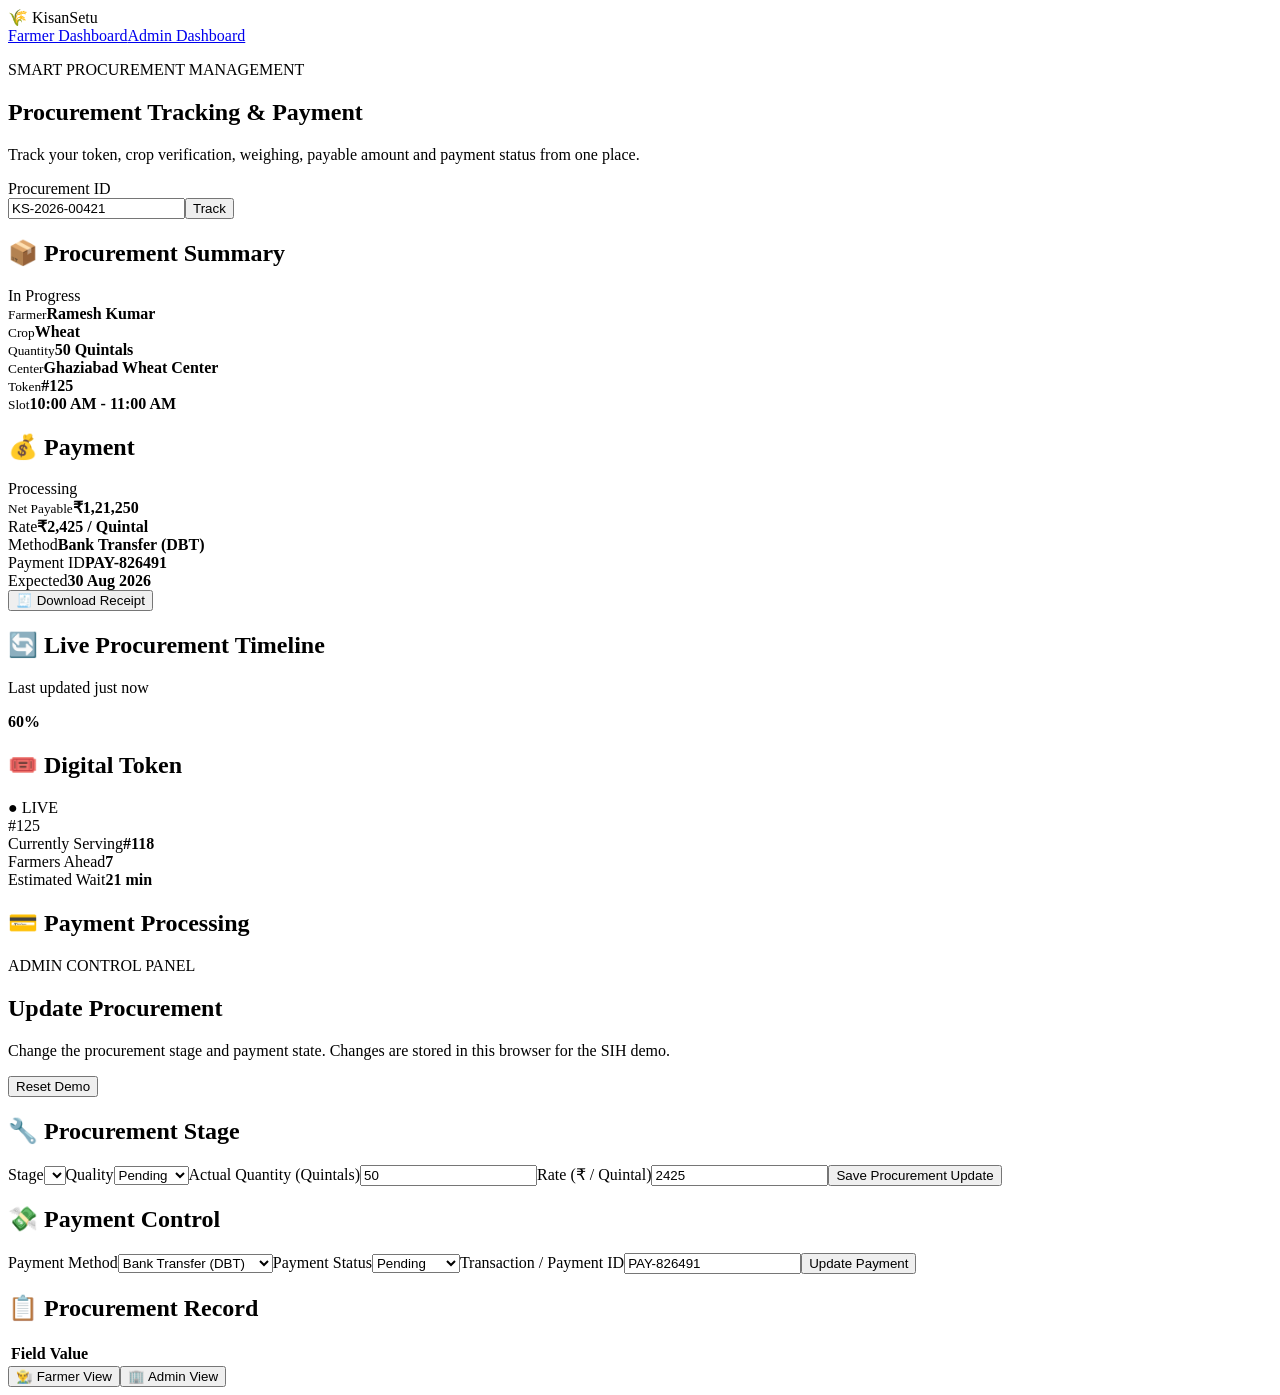
==== procurement-tracking.html @ 0c1f6f2e "Add files via upload" ====
<!DOCTYPE html>
<html lang="en">
<head>
<meta charset="UTF-8"><meta name="viewport" content="width=device-width, initial-scale=1.0">
<title>Procurement Tracking | KisanSetu</title>
<link rel="preconnect" href="https://fonts.googleapis.com"><link rel="preconnect" href="https://fonts.gstatic.com" crossorigin>
<link href="https://fonts.googleapis.com/css2?family=Poppins:wght@300;400;500;600;700&display=swap" rel="stylesheet">
<link rel="stylesheet" href="procurement-tracking.css">
</head>
<body>
<header class="topbar"><div class="brand">🌾 KisanSetu</div><div class="top-actions"><a href="farmer-dashboard.html">Farmer Dashboard</a><a href="admin-dashboard.html">Admin Dashboard</a></div></header>
<main class="container">
<section class="hero"><div><p class="eyebrow">SMART PROCUREMENT MANAGEMENT</p><h1>Procurement Tracking & Payment</h1><p>Track your token, crop verification, weighing, payable amount and payment status from one place.</p></div><div class="id-box"><label>Procurement ID</label><div class="search-row"><input id="trackingId" value="KS-2026-00421" placeholder="e.g. KS-2026-00421"><button onclick="trackProcurement()">Track</button></div></div></section>
<section id="farmerView" class="view">
<div class="grid two">
<div class="card summary"><div class="card-head"><h2>📦 Procurement Summary</h2><span id="statusBadge" class="badge">In Progress</span></div><div class="details"><div><small>Farmer</small><strong id="farmerName">Ramesh Kumar</strong></div><div><small>Crop</small><strong id="crop">Wheat</strong></div><div><small>Quantity</small><strong id="quantity">50 Quintals</strong></div><div><small>Center</small><strong id="center">Ghaziabad Wheat Center</strong></div><div><small>Token</small><strong id="token">#125</strong></div><div><small>Slot</small><strong id="slot">10:00 AM - 11:00 AM</strong></div></div></div>
<div class="card payment-card"><div class="card-head"><h2>💰 Payment</h2><span id="paymentBadge" class="badge warning">Processing</span></div><div class="amount"><small>Net Payable</small><strong id="payable">₹1,21,250</strong></div><div class="payment-grid"><div><span>Rate</span><b id="rate">₹2,425 / Quintal</b></div><div><span>Method</span><b id="method">Bank Transfer (DBT)</b></div><div><span>Payment ID</span><b id="paymentId">PAY-826491</b></div><div><span>Expected</span><b id="expected">30 Aug 2026</b></div></div><button class="secondary" onclick="downloadReceipt()">🧾 Download Receipt</button></div>
</div>
<div class="card timeline-card"><div class="card-head"><div><h2>🔄 Live Procurement Timeline</h2><p id="lastUpdated">Last updated just now</p></div><strong id="progressText">60%</strong></div><div class="progress"><div id="progressBar"></div></div><div id="timeline" class="timeline"></div></div>
<div class="grid two">
<div class="card queue-card"><div class="card-head"><h2>🎟️ Digital Token</h2><span class="live-dot">● LIVE</span></div><div class="token-big" id="queueToken">#125</div><div class="queue-meta"><div><span>Currently Serving</span><b id="serving">#118</b></div><div><span>Farmers Ahead</span><b id="ahead">7</b></div><div><span>Estimated Wait</span><b id="wait">21 min</b></div></div></div>
<div class="card payment-steps"><h2>💳 Payment Processing</h2><div id="paymentTimeline"></div></div>
</div>
</section>
<section id="adminView" class="view hidden">
<div class="admin-header"><div><p class="eyebrow">ADMIN CONTROL PANEL</p><h2>Update Procurement</h2><p>Change the procurement stage and payment state. Changes are stored in this browser for the SIH demo.</p></div><button class="secondary" onclick="resetDemo()">Reset Demo</button></div>
<div class="grid two">
<div class="card"><h2>🔧 Procurement Stage</h2><label>Stage</label><select id="stageSelect"></select><label>Quality</label><select id="qualitySelect"><option>Pending</option><option>Passed</option><option>Rejected</option></select><label>Actual Quantity (Quintals)</label><input id="actualQty" type="number" min="0" step="0.01" value="50"><label>Rate (₹ / Quintal)</label><input id="rateInput" type="number" min="0" step="1" value="2425"><button class="primary" onclick="saveProcurement()">Save Procurement Update</button></div>
<div class="card"><h2>💸 Payment Control</h2><label>Payment Method</label><select id="methodSelect"><option>Bank Transfer (DBT)</option><option>UPI</option><option>Direct Benefit Transfer</option></select><label>Payment Status</label><select id="paymentSelect"><option>Pending</option><option>Initiated</option><option>Processing</option><option>Successful</option><option>Failed</option></select><label>Transaction / Payment ID</label><input id="paymentInput" value="PAY-826491"><button class="primary" onclick="savePayment()">Update Payment</button></div>
</div>
<div class="card admin-table"><div class="card-head"><h2>📋 Procurement Record</h2><span id="adminMessage"></span></div><div class="table-wrap"><table><thead><tr><th>Field</th><th>Value</th></tr></thead><tbody id="recordTable"></tbody></table></div></div>
</section>
</main>
<div class="switcher"><button id="farmerTab" class="active" onclick="setView('farmer')">👨‍🌾 Farmer View</button><button id="adminTab" onclick="setView('admin')">🏢 Admin View</button></div>
<div id="toast" class="toast"></div>
<script src="procurement-tracking.js"></script>
</body></html>
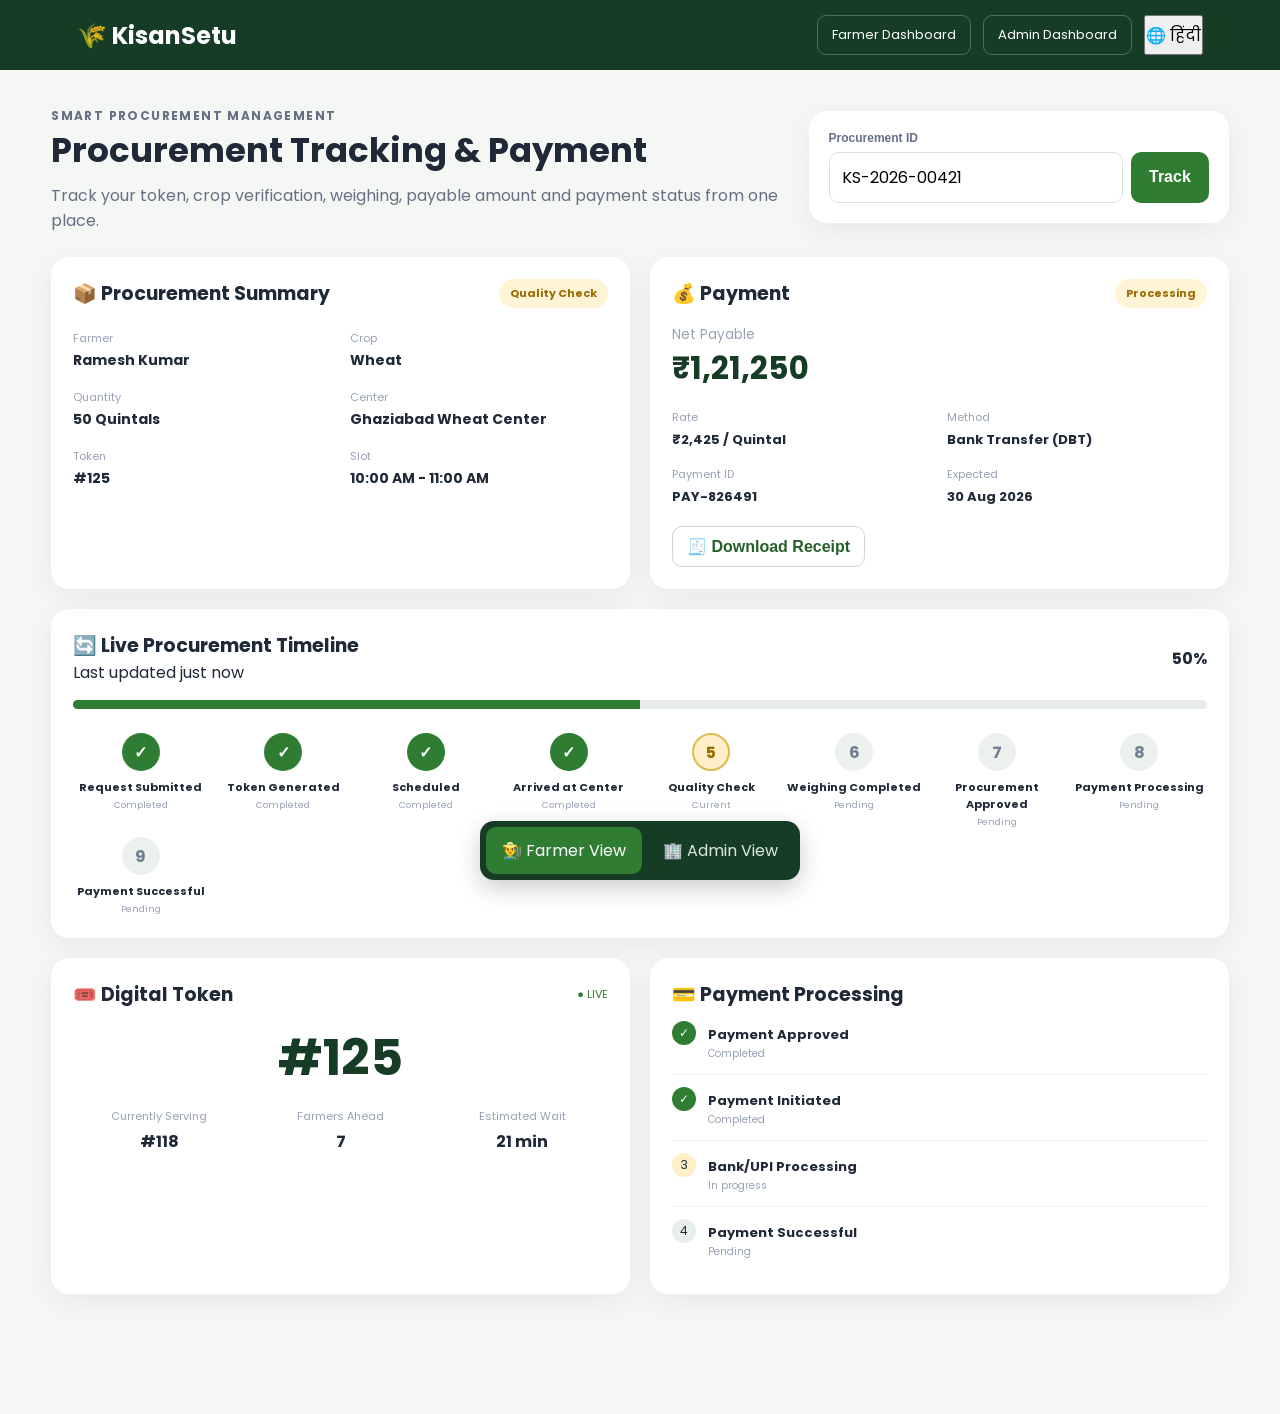
==== commit 6466cb2b: "Enhance header with language toggle button" ====
--- a/procurement-tracking.html
+++ b/procurement-tracking.html
@@ -8,7 +8,34 @@
 <link rel="stylesheet" href="procurement-tracking.css">
 </head>
 <body>
-<header class="topbar"><div class="brand">🌾 KisanSetu</div><div class="top-actions"><a href="farmer-dashboard.html">Farmer Dashboard</a><a href="admin-dashboard.html">Admin Dashboard</a></div></header>
+<header class="topbar">
+
+    <div class="brand">
+        🌾 KisanSetu
+    </div>
+
+    <div class="top-actions">
+
+        <a href="farmer-dashboard.html">
+            Farmer Dashboard
+        </a>
+
+        <a href="admin-dashboard.html">
+            Admin Dashboard
+        </a>
+
+        <button
+            id="languageButton"
+            class="language-button"
+            onclick="toggleLanguage()"
+            type="button"
+        >
+            🌐 हिंदी
+        </button>
+
+    </div>
+
+</header>
 <main class="container">
 <section class="hero"><div><p class="eyebrow">SMART PROCUREMENT MANAGEMENT</p><h1>Procurement Tracking & Payment</h1><p>Track your token, crop verification, weighing, payable amount and payment status from one place.</p></div><div class="id-box"><label>Procurement ID</label><div class="search-row"><input id="trackingId" value="KS-2026-00421" placeholder="e.g. KS-2026-00421"><button onclick="trackProcurement()">Track</button></div></div></section>
 <section id="farmerView" class="view">
@@ -33,5 +60,6 @@
 </main>
 <div class="switcher"><button id="farmerTab" class="active" onclick="setView('farmer')">👨‍🌾 Farmer View</button><button id="adminTab" onclick="setView('admin')">🏢 Admin View</button></div>
 <div id="toast" class="toast"></div>
+<script src="language.js"></script>
 <script src="procurement-tracking.js"></script>
 </body></html>
--- a/procurement-tracking.css
+++ b/procurement-tracking.css
@@ -0,0 +1 @@
+*{box-sizing:border-box;margin:0;padding:0}body{font-family:Poppins,sans-serif;background:#f4f7f3;color:#1f2937;padding-bottom:90px}.topbar{height:70px;background:#173c25;color:#fff;display:flex;align-items:center;justify-content:space-between;padding:0 6%;position:sticky;top:0;z-index:10}.brand{font-size:24px;font-weight:700}.top-actions{display:flex;gap:12px}.top-actions a{color:#fff;text-decoration:none;border:1px solid rgba(255,255,255,.25);padding:9px 14px;border-radius:9px;font-size:13px}.container{width:min(1180px,92%);margin:30px auto}.hero{display:grid;grid-template-columns:1.4fr .8fr;gap:22px;align-items:center;margin-bottom:24px}.hero h1{font-size:34px}.hero p{color:#667085;margin-top:7px}.eyebrow{font-size:12px;letter-spacing:1.4px;color:#2f7d32;font-weight:700}.id-box,.card{background:#fff;border-radius:18px;box-shadow:0 8px 28px rgba(0,0,0,.06)}.id-box{padding:20px}.id-box label,label{display:block;font-size:12px;font-weight:600;color:#667085;margin-bottom:7px}.search-row{display:flex;gap:8px}.search-row input,.card input,.card select{width:100%;padding:12px;border:1px solid #d9e1db;border-radius:10px;font:inherit;outline:none}.button,button{font:inherit;cursor:pointer}.search-row button,.primary{border:0;background:#2f7d32;color:#fff;padding:12px 18px;border-radius:10px;font-weight:600}.grid{display:grid;gap:20px}.two{grid-template-columns:1fr 1fr}.card{padding:22px}.card-head{display:flex;justify-content:space-between;gap:15px;align-items:center}.card h2{font-size:19px}.badge{padding:6px 11px;border-radius:999px;background:#e5f6e8;color:#21752a;font-size:11px;font-weight:700}.badge.warning{background:#fff4d6;color:#9a6b00}.details{display:grid;grid-template-columns:1fr 1fr;gap:18px;margin-top:22px}.details small,.queue-meta span,.payment-grid span{display:block;color:#98a2b3;font-size:11px}.details strong{display:block;font-size:14px;margin-top:3px}.amount{padding:17px 0}.amount small{display:block;color:#98a2b3}.amount strong{font-size:31px;color:#173c25}.payment-grid{display:grid;grid-template-columns:1fr 1fr;gap:15px;margin-bottom:18px}.payment-grid b{font-size:13px}.secondary{border:1px solid #cdd8cf;background:#fff;color:#245f2a;padding:10px 14px;border-radius:10px;font-weight:600}.timeline-card{margin-top:20px}.timeline-card .progress{height:9px;background:#e7ece8;border-radius:99px;margin:15px 0 24px;overflow:hidden}.timeline-card #progressBar{height:100%;background:#2f7d32;width:0;transition:.3s}.timeline{display:grid;grid-template-columns:repeat(8,1fr);gap:8px}.step{text-align:center;position:relative}.step .circle{width:38px;height:38px;border-radius:50%;display:grid;place-items:center;margin:0 auto 8px;background:#edf1ee;color:#718096;font-weight:700}.step.done .circle{background:#2f7d32;color:#fff}.step.current .circle{background:#fff0c8;color:#9a6b00;border:2px solid #e2b94b}.step h4{font-size:11px}.step p{font-size:9px;color:#98a2b3;margin-top:3px}.queue-card,.payment-steps{margin-top:20px}.live-dot{font-size:11px;color:#2f7d32}.token-big{text-align:center;font-size:50px;font-weight:700;color:#173c25;margin:12px}.queue-meta{display:grid;grid-template-columns:repeat(3,1fr);text-align:center;gap:10px}.queue-meta b{display:block;margin-top:4px}.payment-line{display:flex;gap:12px;align-items:flex-start;padding:12px 0;border-bottom:1px solid #eef1ef}.payment-line:last-child{border-bottom:0}.payment-dot{width:24px;height:24px;border-radius:50%;background:#e8eee9;display:grid;place-items:center;font-size:12px}.payment-line.done .payment-dot{background:#2f7d32;color:#fff}.payment-line.current .payment-dot{background:#fff0c8}.payment-line strong{font-size:13px}.payment-line p{font-size:10px;color:#98a2b3}.hidden{display:none}.admin-header{display:flex;justify-content:space-between;align-items:center;margin-bottom:20px}.admin-header h2{font-size:28px}.card label{margin-top:15px}.primary{margin-top:18px;width:100%}.admin-table{margin-top:20px}.table-wrap{overflow:auto;margin-top:15px}table{width:100%;border-collapse:collapse}th,td{text-align:left;padding:12px;border-bottom:1px solid #eef1ef;font-size:13px}.switcher{position:fixed;bottom:20px;left:50%;transform:translateX(-50%);background:#173c25;padding:6px;border-radius:14px;display:flex;gap:5px;box-shadow:0 8px 25px rgba(0,0,0,.2);z-index:20}.switcher button{border:0;background:transparent;color:#dbe9dd;padding:11px 16px;border-radius:10px}.switcher button.active{background:#2f7d32;color:#fff}.toast{position:fixed;right:25px;bottom:25px;background:#173c25;color:#fff;padding:13px 18px;border-radius:10px;display:none;z-index:30;font-size:13px}@media(max-width:850px){.hero,.two{grid-template-columns:1fr}.timeline{grid-template-columns:repeat(4,1fr);row-gap:20px}.top-actions a{display:none}.hero h1{font-size:27px}}@media(max-width:520px){.timeline{grid-template-columns:repeat(2,1fr)}.details,.payment-grid{grid-template-columns:1fr}.queue-meta{grid-template-columns:1fr}.admin-header{display:block}.admin-header button{margin-top:12px}.switcher{width:92%;justify-content:center}.switcher button{flex:1}}
